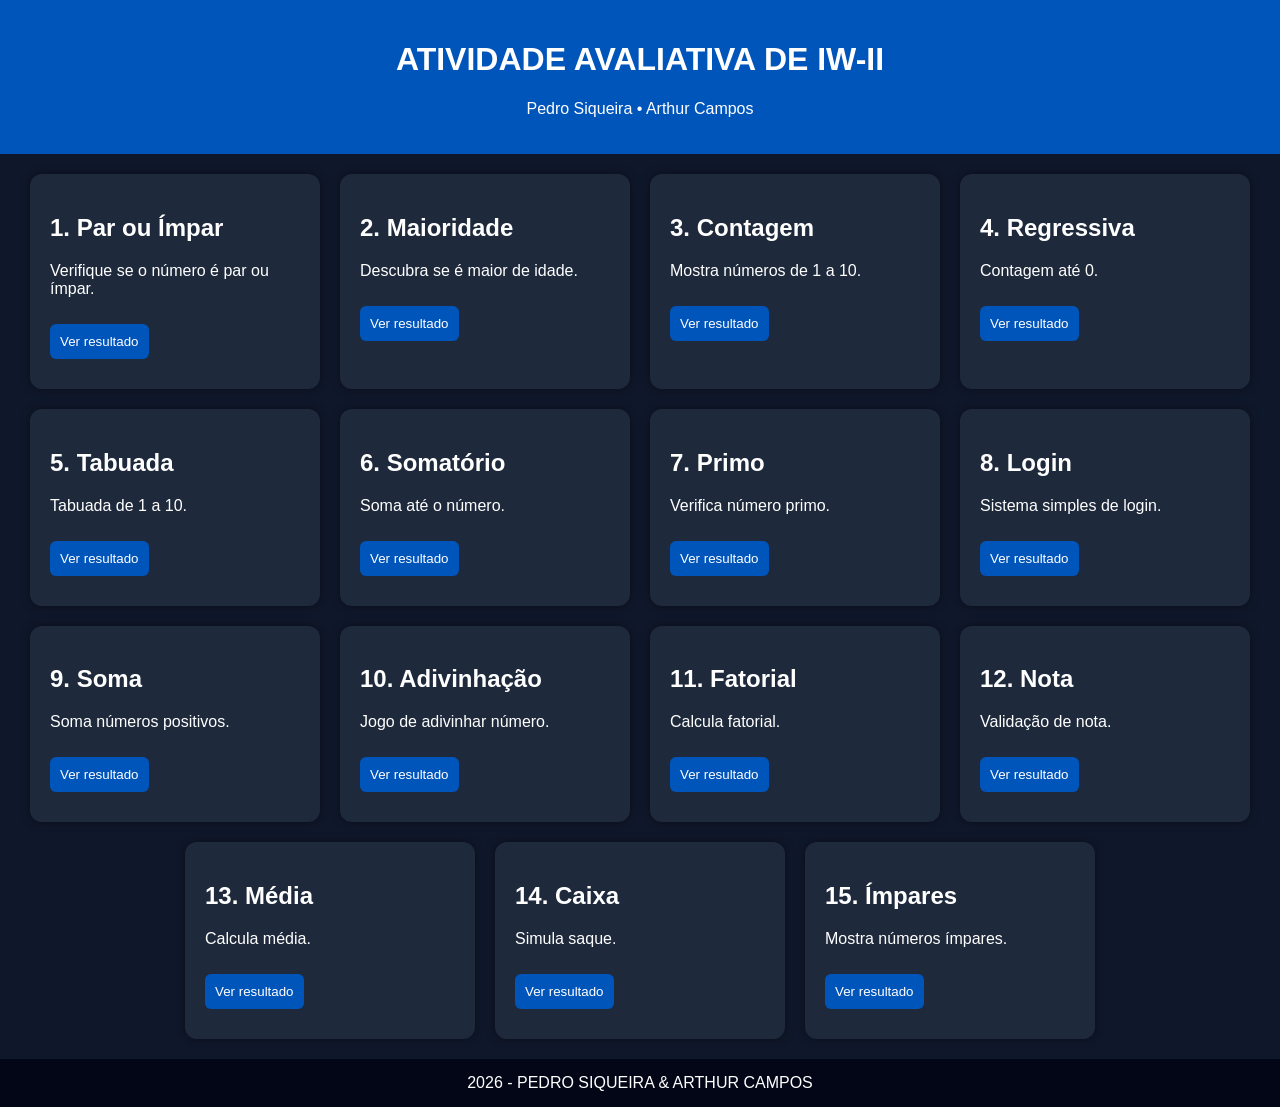
==== Atividade avaliativa 1 bim/index.html @ 30c1080f "Add files via upload" ====
<!DOCTYPE html>
<html lang="pt-br">
<head>
<meta charset="UTF-8">
<meta name="viewport" content="width=device-width, initial-scale=1.0">
<title>Atividade IW-II</title>

<link rel="stylesheet" href="style.css">
</head>

<body>

<header>
    <h1>ATIVIDADE AVALIATIVA DE IW-II</h1>
    <p>Pedro Siqueira • Arthur Campos</p>
</header>

<main class="container" id="container"></main>

<footer>
    2026 - PEDRO SIQUEIRA & ARTHUR CAMPOS
</footer>

<script src="script.js"></script>

</body>
</html>
---- Atividade avaliativa 1 bim/style.css ----
body {
    margin: 0;
    font-family: Arial, sans-serif;
    background: #0f172a;
    color: white;
}

header {
    background: #0055bb;
    padding: 20px;
    text-align: center;
}

.container {
    display: flex;
    flex-wrap: wrap;
    gap: 20px;
    padding: 20px;
    justify-content: center;
}

.card {
    background: #1e293b;
    padding: 20px;
    border-radius: 12px;
    width: 250px;
    box-shadow: 0 0 10px rgba(0,0,0,0.4);
    transition: 0.3s;
}

.card:hover {
    transform: scale(1.05);
}

button {
    background: #0055bb;
    border: none;
    padding: 10px;
    color: white;
    border-radius: 6px;
    cursor: pointer;
    margin-top: 10px;
}

.resultado {
    margin-top: 10px;
    font-weight: bold;
}

footer {
    text-align: center;
    padding: 15px;
    background: #020617;
}
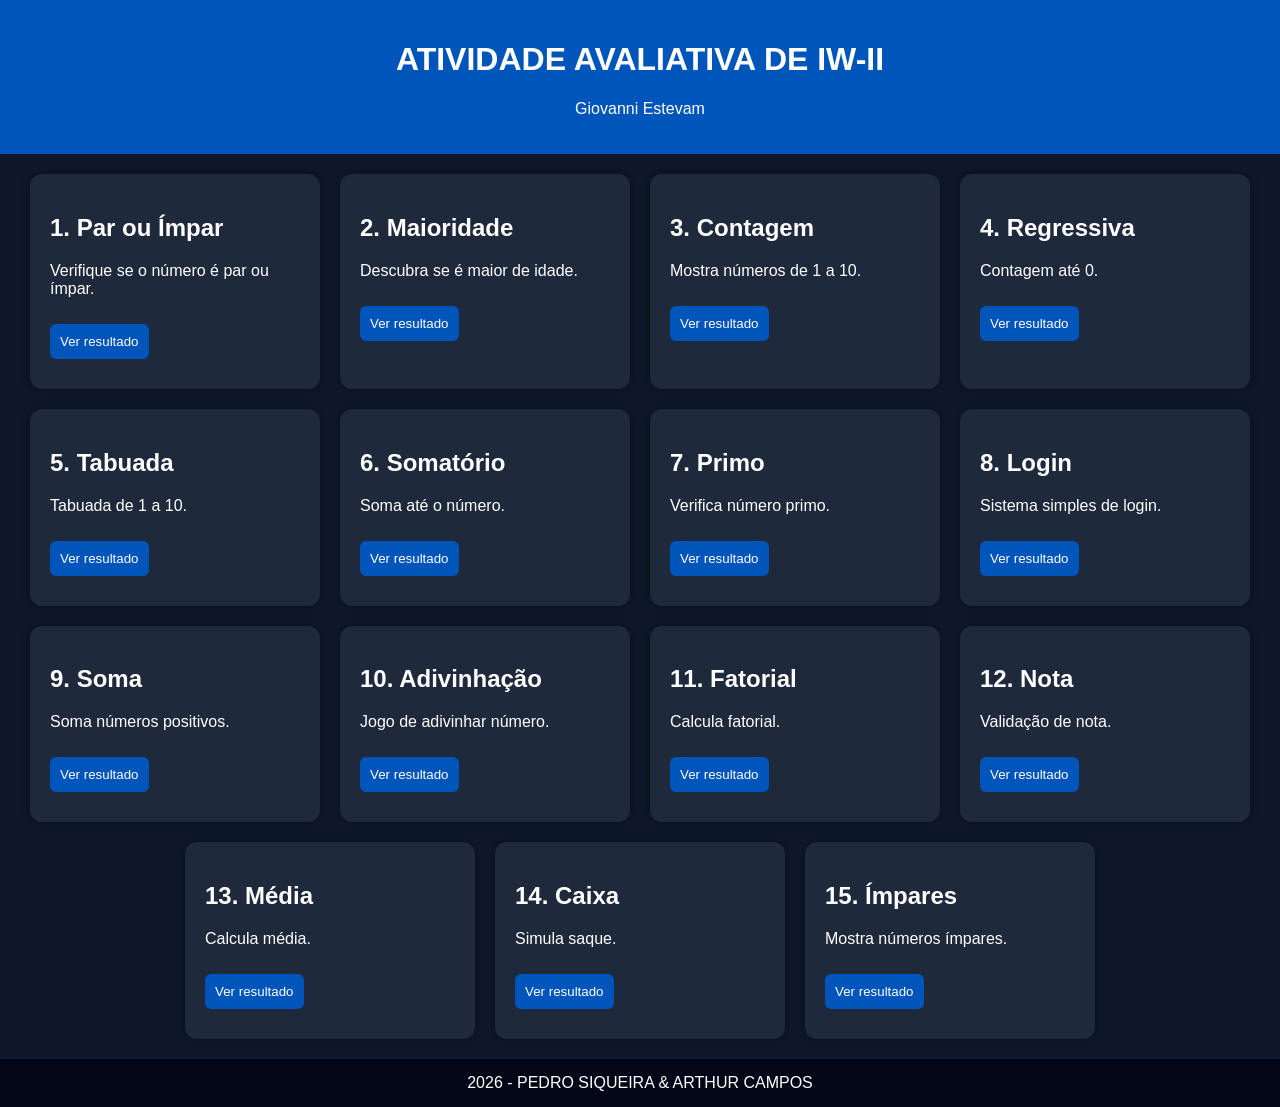
==== commit c63d0daf: "Update index.html" ====
--- a/Atividade avaliativa 1 bim/index.html
+++ b/Atividade avaliativa 1 bim/index.html
@@ -12,7 +12,7 @@
 
 <header>
     <h1>ATIVIDADE AVALIATIVA DE IW-II</h1>
-    <p>Pedro Siqueira • Arthur Campos</p>
+    <p>Giovanni Estevam</p>
 </header>
 
 <main class="container" id="container"></main>
@@ -24,4 +24,4 @@
 <script src="script.js"></script>
 
 </body>
-</html>+</html>
